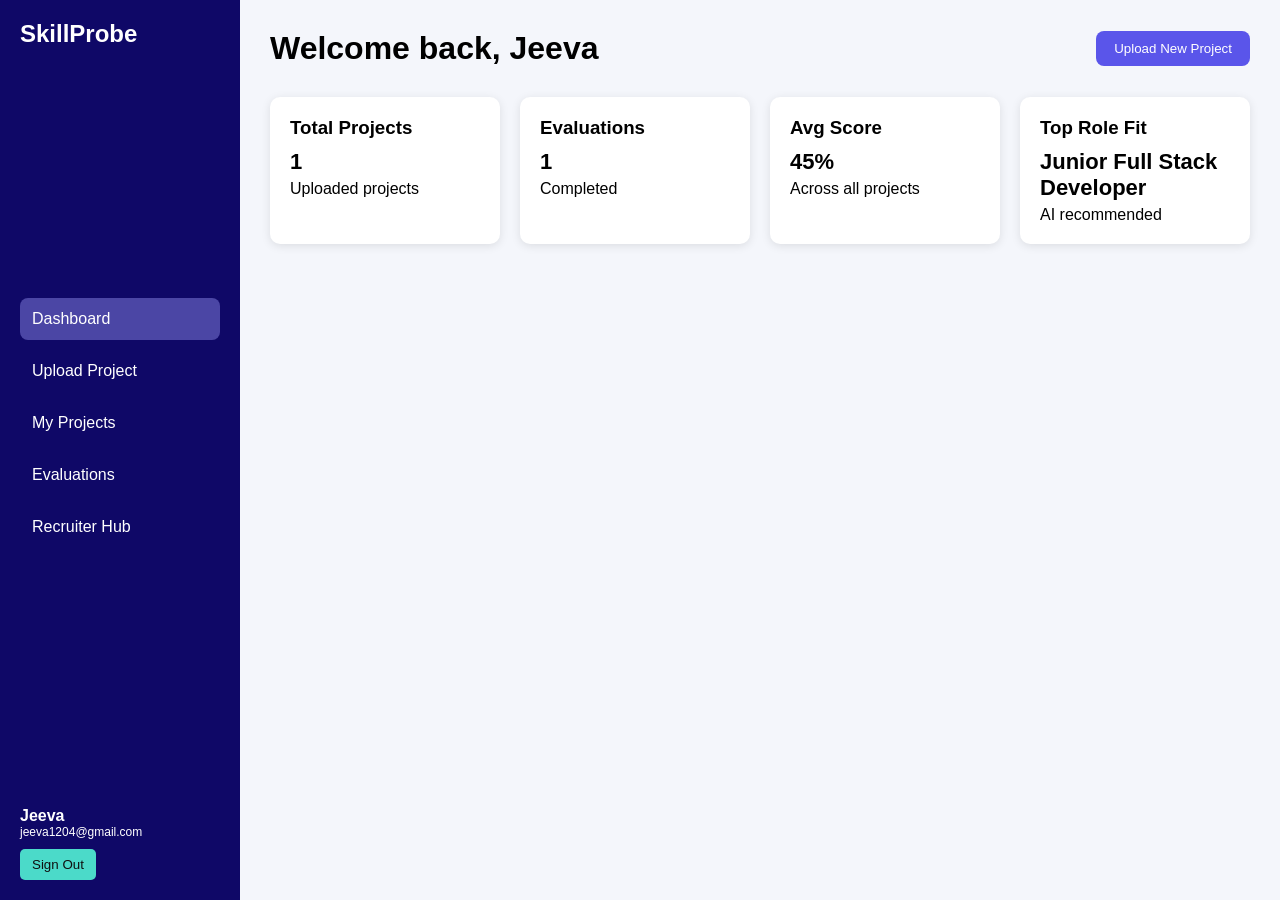
==== index.html @ 6f1c3580 "This my first commit" ====
<!DOCTYPE html>
<html lang="en">
<head>
<meta charset="UTF-8">
<meta name="viewport" content="width=device-width, initial-scale=1.0">
<title>SkillProbe Dashboard</title>
<link rel="stylesheet" href="style.css">
</head>

<body>

<div class="container">

    <div class="sidebar">
        <h2 class="logo">SkillProbe</h2>

        <ul class="menu">
            <li class="active">Dashboard</li>
            <li>Upload Project</li>
            <li>My Projects</li>
            <li>Evaluations</li>
            <li>Recruiter Hub</li>
        </ul>

        <div class="profile">
            <p class="name">Jeeva</p>
            <p class="email">jeeva1204@gmail.com</p>
            <button class="logout">Sign Out</button>
        </div>
    </div>

    <div class="main">

        <div class="header">
            <h1>Welcome back, Jeeva</h1>
            <button class="upload">Upload New Project</button>
        </div>

        <div class="cards">

            <div class="card">
                <h3>Total Projects</h3>
                <p class="number">1</p>
                <span>Uploaded projects</span>
            </div>

            <div class="card">
                <h3>Evaluations</h3>
                <p class="number">1</p>
                <span>Completed</span>
            </div>

            <div class="card">
                <h3>Avg Score</h3>
                <p class="number">45%</p>
                <span>Across all projects</span>
            </div>

            <div class="card">
                <h3>Top Role Fit</h3>
                <p class="number">Junior Full Stack Developer</p>
                <span>AI recommended</span>
            </div>

        </div>

    </div>

</div>

</body>
</html>
---- style.css ----
*{
margin:0;
padding:0;
box-sizing:border-box;
font-family:Arial;
}

.container{
display:flex;
height:100vh;
}


.sidebar{
width:240px;
background:#0f0867;
color:white;
padding:20px;
display:flex;
flex-direction:column;
justify-content:space-between;
}

.logo{
margin-bottom:30px;
}

.menu{
list-style:none;
}

.menu li{
padding:12px;
margin:10px 0;
border-radius:8px;
cursor:pointer;
}

.menu li:hover,
.menu .active{
background:#4b46a5;
}

.profile{
margin-top:40px;
}

.name{
font-weight:bold;
}

.email{
font-size:12px;
margin-bottom:10px;
}

.logout{
padding:8px 12px;
border:none;
background:#4bdac9;
color:rgb(16, 16, 16);
border-radius:5px;
cursor:pointer;
}


.main{
flex:1;
background:#f4f6fb;
padding:30px;
}

.header{
display:flex;
justify-content:space-between;
align-items:center;
margin-bottom:30px;
}

.upload{
background:#5a55ea;
color:white;
border:none;
padding:10px 18px;
border-radius:8px;
cursor:pointer;
}



.cards{
display:grid;
grid-template-columns:repeat(4,1fr);
gap:20px;
}

.card{
background:white;
padding:20px;
border-radius:10px;
box-shadow:0 2px 10px rgba(0,0,0,0.1);
}

.card h3{
margin-bottom:10px;
}

.number{
font-size:22px;
font-weight:bold;
margin-bottom:5px;
}
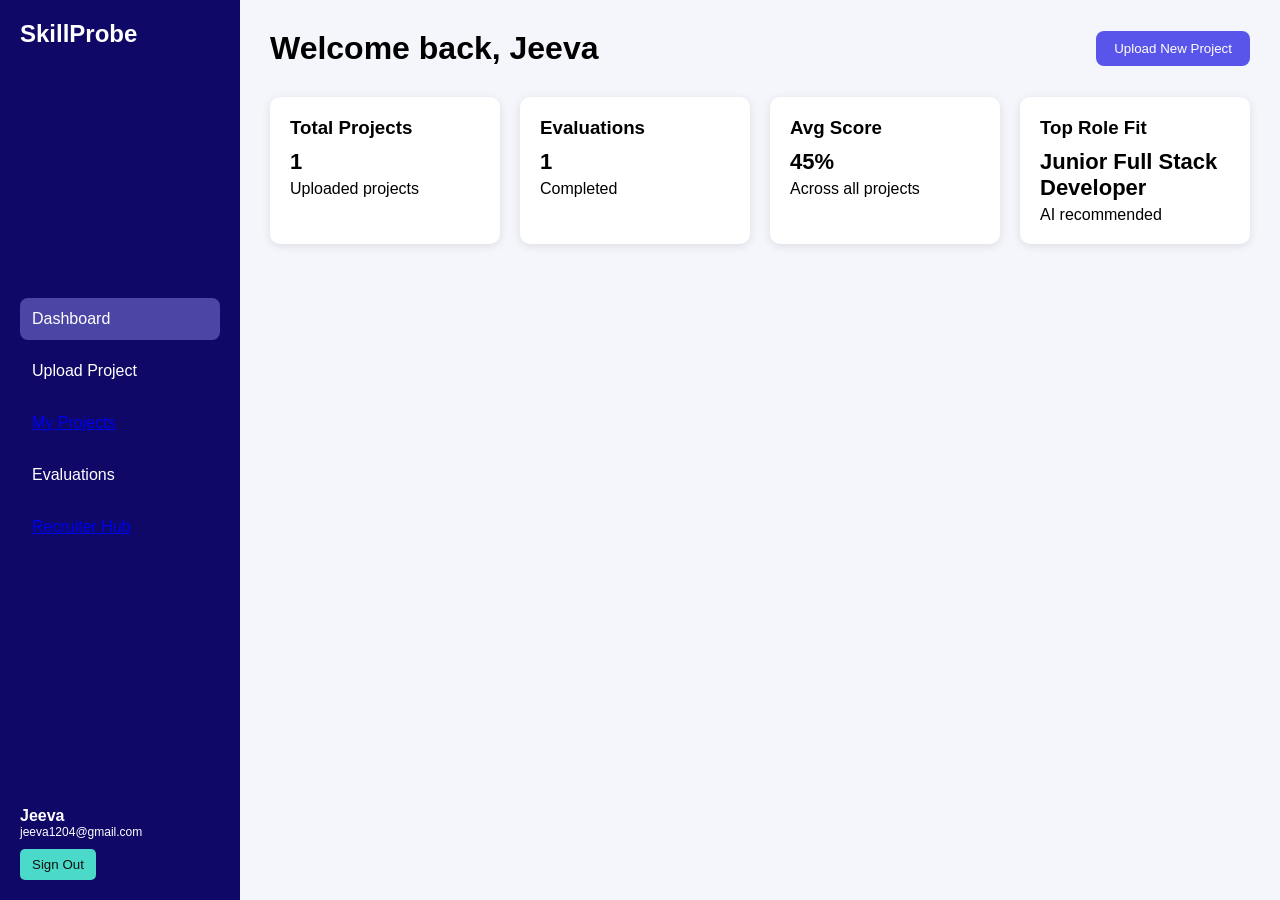
==== commit f2c156e7: "c" ====
--- a/index.html
+++ b/index.html
@@ -17,9 +17,9 @@
         <ul class="menu">
             <li class="active">Dashboard</li>
             <li>Upload Project</li>
-            <li>My Projects</li>
+            <li><a href="ind.html">My Projects</a></li>
             <li>Evaluations</li>
-            <li>Recruiter Hub</li>
+            <li><a href="hi.html">Recruiter Hub</a></li>
         </ul>
 
         <div class="profile">
